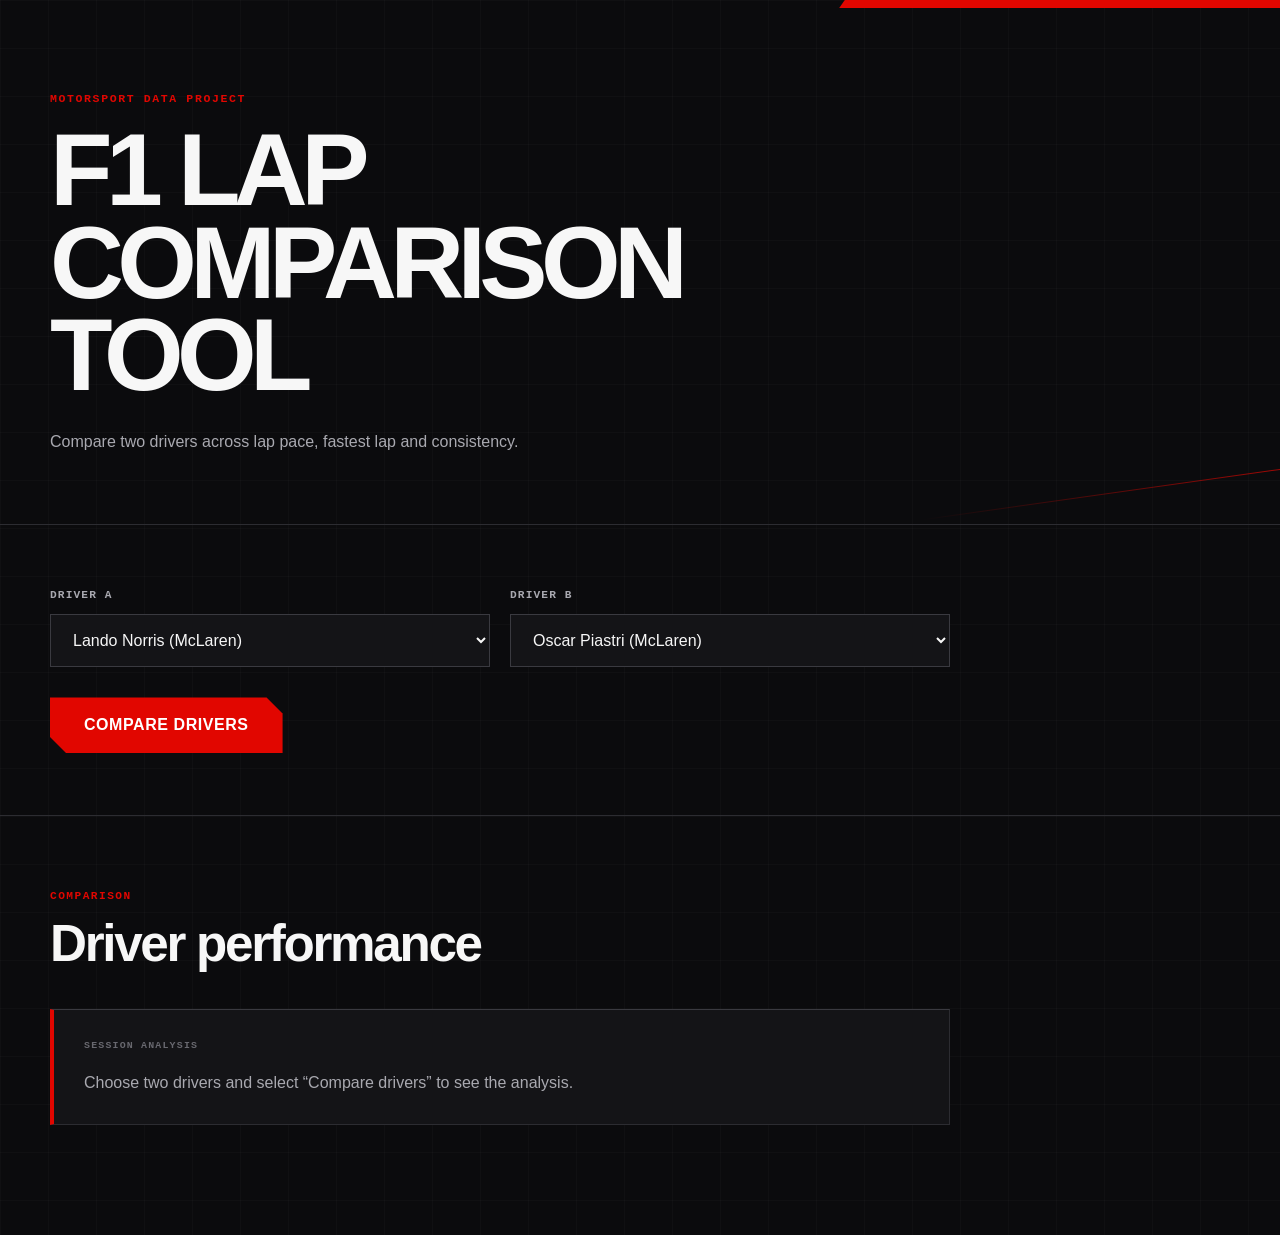
==== f1-lap-comparison/index.html @ 2efa4f37 "F1updates" ====
<!DOCTYPE html>
<html lang="en">
<head>
  <meta charset="UTF-8">

  <meta
    name="viewport"
    content="width=device-width, initial-scale=1.0"
  >

  <meta
    name="description"
    content="An interactive Formula 1 lap comparison tool built by Prinel Pillay using HTML, CSS and JavaScript."
  >

  <title>F1 Lap Comparison Tool | Prinel Pillay</title>

  <link rel="stylesheet" href="css/styles.css">
</head>

<body>

  <header class="site-header">
    <div class="container">

      <p class="eyebrow">
        Motorsport Data Project
      </p>

      <h1>
        F1 Lap Comparison Tool
      </h1>

      <p class="intro">
        Compare two drivers across lap pace, fastest lap and consistency.
      </p>

    </div>
  </header>

  <main>

    <section class="comparison-controls">
      <div class="container">

        <div class="control-group">

          <!-- DRIVER A -->
          <div>
            <label for="driver-a">
              Driver A
            </label>

            <select id="driver-a">
              <option value="NOR">Lando Norris (McLaren)</option>
              <option value="PIA">Oscar Piastri (McLaren)</option>

              <option value="RUS">George Russell (Mercedes)</option>
              <option value="ANT">Kimi Antonelli (Mercedes)</option>

              <option value="LEC">Charles Leclerc (Ferrari)</option>
              <option value="HAM">Lewis Hamilton (Ferrari)</option>

              <option value="VER">Max Verstappen (Red Bull Racing)</option>
              <option value="HAD">Isack Hadjar (Red Bull Racing)</option>

              <option value="LAW">Liam Lawson (Racing Bulls)</option>
              <option value="LIN">Arvid Lindblad (Racing Bulls)</option>

              <option value="GAS">Pierre Gasly (Alpine)</option>
              <option value="COL">Franco Colapinto (Alpine)</option>

              <option value="OCO">Esteban Ocon (Haas)</option>
              <option value="BEA">Oliver Bearman (Haas)</option>

              <option value="HUL">Nico Hulkenberg (Audi)</option>
              <option value="BOR">Gabriel Bortoleto (Audi)</option>

              <option value="SAI">Carlos Sainz (Williams)</option>
              <option value="ALB">Alexander Albon (Williams)</option>

              <option value="ALO">Fernando Alonso (Aston Martin)</option>
              <option value="STR">Lance Stroll (Aston Martin)</option>

              <option value="PER">Sergio Perez (Cadillac)</option>
              <option value="BOT">Valtteri Bottas (Cadillac)</option>
            </select>
          </div>


          <!-- DRIVER B -->
          <div>
            <label for="driver-b">
              Driver B
            </label>

            <select id="driver-b">
              <option value="PIA">Oscar Piastri (McLaren)</option>
              <option value="NOR">Lando Norris (McLaren)</option>

              <option value="RUS">George Russell (Mercedes)</option>
              <option value="ANT">Kimi Antonelli (Mercedes)</option>

              <option value="LEC">Charles Leclerc (Ferrari)</option>
              <option value="HAM">Lewis Hamilton (Ferrari)</option>

              <option value="VER">Max Verstappen (Red Bull Racing)</option>
              <option value="HAD">Isack Hadjar (Red Bull Racing)</option>

              <option value="LAW">Liam Lawson (Racing Bulls)</option>
              <option value="LIN">Arvid Lindblad (Racing Bulls)</option>

              <option value="GAS">Pierre Gasly (Alpine)</option>
              <option value="COL">Franco Colapinto (Alpine)</option>

              <option value="OCO">Esteban Ocon (Haas)</option>
              <option value="BEA">Oliver Bearman (Haas)</option>

              <option value="HUL">Nico Hulkenberg (Audi)</option>
              <option value="BOR">Gabriel Bortoleto (Audi)</option>

              <option value="SAI">Carlos Sainz (Williams)</option>
              <option value="ALB">Alexander Albon (Williams)</option>

              <option value="ALO">Fernando Alonso (Aston Martin)</option>
              <option value="STR">Lance Stroll (Aston Martin)</option>

              <option value="PER">Sergio Perez (Cadillac)</option>
              <option value="BOT">Valtteri Bottas (Cadillac)</option>
            </select>
          </div>

        </div>

        <button id="compare-button" type="button">
          Compare drivers
        </button>

      </div>
    </section>


    <section class="comparison-results">
      <div class="container">

        <p class="section-label">
          Comparison
        </p>

        <h2>
          Driver performance
        </h2>

        <div id="results">

          <p>
            Choose two drivers and select “Compare drivers” to see the analysis.
          </p>

        </div>

      </div>
    </section>

  </main>

  <script src="js/app.js"></script>

</body>
</html>
---- f1-lap-comparison/css/styles.css ----
:root {
  --bg: #0b0b0d;
  --surface: #141417;
  --surface-light: #1c1c20;

  --white: #f7f7f7;
  --text-soft: #a9a9b0;

  --red: #e10600;
  --red-dark: #b80500;

  --line: #2c2c31;
  --line-light: #3a3a40;

  --max-width: 1180px;
}

* {
  box-sizing: border-box;
}

html {
  scroll-behavior: smooth;
}

body {
  margin: 0;

  background:
    linear-gradient(
      rgba(255, 255, 255, 0.018) 1px,
      transparent 1px
    ),
    linear-gradient(
      90deg,
      rgba(255, 255, 255, 0.018) 1px,
      transparent 1px
    ),
    var(--bg);

  background-size: 48px 48px;

  color: var(--white);

  font-family:
    Inter,
    Arial,
    Helvetica,
    sans-serif;

  line-height: 1.6;
}

button,
select {
  font: inherit;
}

.container {
  width: min(100% - 48px, var(--max-width));
  margin-inline: auto;
}

/* ----------------------------------------------------------
   HEADER
---------------------------------------------------------- */

.site-header {
  position: relative;

  overflow: hidden;

  padding: 90px 0 70px;

  border-bottom: 1px solid var(--line);
}

.site-header::before {
  content: "";

  position: absolute;
  top: 0;
  right: -100px;

  width: 42%;
  height: 8px;

  background: var(--red);

  transform: skewX(-35deg);
}

.site-header::after {
  content: "";

  position: absolute;
  right: -160px;
  bottom: 40px;

  width: 520px;
  height: 1px;

  background: linear-gradient(
    90deg,
    transparent,
    var(--red)
  );

  transform: rotate(-8deg);
}

.eyebrow {
  margin: 0 0 16px;

  color: var(--red);

  font-family: "Courier New", monospace;
  font-size: 0.72rem;
  font-weight: 700;

  letter-spacing: 0.14em;
  text-transform: uppercase;
}

.site-header h1 {
  max-width: 850px;

  margin: 0;

  font-size: clamp(3rem, 8vw, 6.8rem);
  font-weight: 800;

  line-height: 0.9;
  letter-spacing: -0.065em;
  text-transform: uppercase;
}

.intro {
  max-width: 620px;

  margin: 28px 0 0;

  color: var(--text-soft);

  font-size: 1rem;
}

/* ----------------------------------------------------------
   CONTROLS
---------------------------------------------------------- */

.comparison-controls {
  padding: 62px 0;

  border-bottom: 1px solid var(--line);
}

.control-group {
  display: grid;
  grid-template-columns: repeat(2, minmax(0, 1fr));

  gap: 20px;

  max-width: 900px;
}

.control-group > div {
  display: flex;
  flex-direction: column;

  gap: 9px;
}

label {
  color: var(--text-soft);

  font-family: "Courier New", monospace;
  font-size: 0.7rem;
  font-weight: 700;

  letter-spacing: 0.1em;
  text-transform: uppercase;
}

select {
  width: 100%;

  padding: 16px 18px;

  border: 1px solid var(--line-light);
  border-radius: 0;

  background: var(--surface);
  color: var(--white);

  cursor: pointer;
}

select:hover {
  border-color: #5a5a61;
}

select:focus {
  outline: 2px solid var(--red);
  outline-offset: 2px;
}

#compare-button {
  position: relative;

  margin-top: 30px;

  padding: 15px 34px;

  border: 0;

  background: var(--red);
  color: #ffffff;

  font-weight: 800;

  letter-spacing: 0.035em;
  text-transform: uppercase;

  cursor: pointer;

  clip-path: polygon(
    0 0,
    calc(100% - 16px) 0,
    100% 16px,
    100% 100%,
    16px 100%,
    0 calc(100% - 16px)
  );

  transition:
    background 0.2s ease,
    transform 0.2s ease;
}

#compare-button:hover {
  background: var(--red-dark);
  transform: translateY(-2px);
}

#compare-button:active {
  transform: translateY(0);
}

#compare-button:focus-visible {
  outline: 3px solid #ffffff;
  outline-offset: 4px;
}

/* ----------------------------------------------------------
   RESULTS
---------------------------------------------------------- */

.comparison-results {
  padding: 72px 0 110px;
}

.section-label {
  margin: 0 0 12px;

  color: var(--red);

  font-family: "Courier New", monospace;
  font-size: 0.7rem;
  font-weight: 700;

  letter-spacing: 0.13em;
  text-transform: uppercase;
}

.comparison-results h2 {
  margin: 0;

  font-size: clamp(2rem, 4vw, 3.8rem);
  font-weight: 750;

  line-height: 1;
  letter-spacing: -0.045em;
}

#results {
  position: relative;

  max-width: 900px;

  margin-top: 40px;
  padding: 28px 30px;

  border-top: 1px solid var(--line-light);
  border-right: 1px solid var(--line);
  border-bottom: 1px solid var(--line);
  border-left: 4px solid var(--red);

  background: var(--surface);
}

#results::before {
  content: "SESSION ANALYSIS";

  display: block;

  margin-bottom: 16px;

  color: #68686f;

  font-family: "Courier New", monospace;
  font-size: 0.62rem;
  font-weight: 700;

  letter-spacing: 0.12em;
}

#results p {
  margin: 0;

  color: var(--text-soft);
}

#results strong {
  color: var(--white);
}

/* ----------------------------------------------------------
   MOBILE
---------------------------------------------------------- */

@media (max-width: 700px) {
  .container {
    width: min(100% - 28px, var(--max-width));
  }

  .site-header {
    padding: 64px 0 50px;
  }

  .site-header::after {
    display: none;
  }

  .site-header h1 {
    font-size: clamp(2.8rem, 15vw, 4.8rem);
  }

  .control-group {
    grid-template-columns: 1fr;
  }

  .comparison-controls {
    padding: 46px 0;
  }

  #compare-button {
    width: 100%;
  }

  .comparison-results {
    padding: 54px 0 80px;
  }

  #results {
    padding: 24px 20px;
  }
}
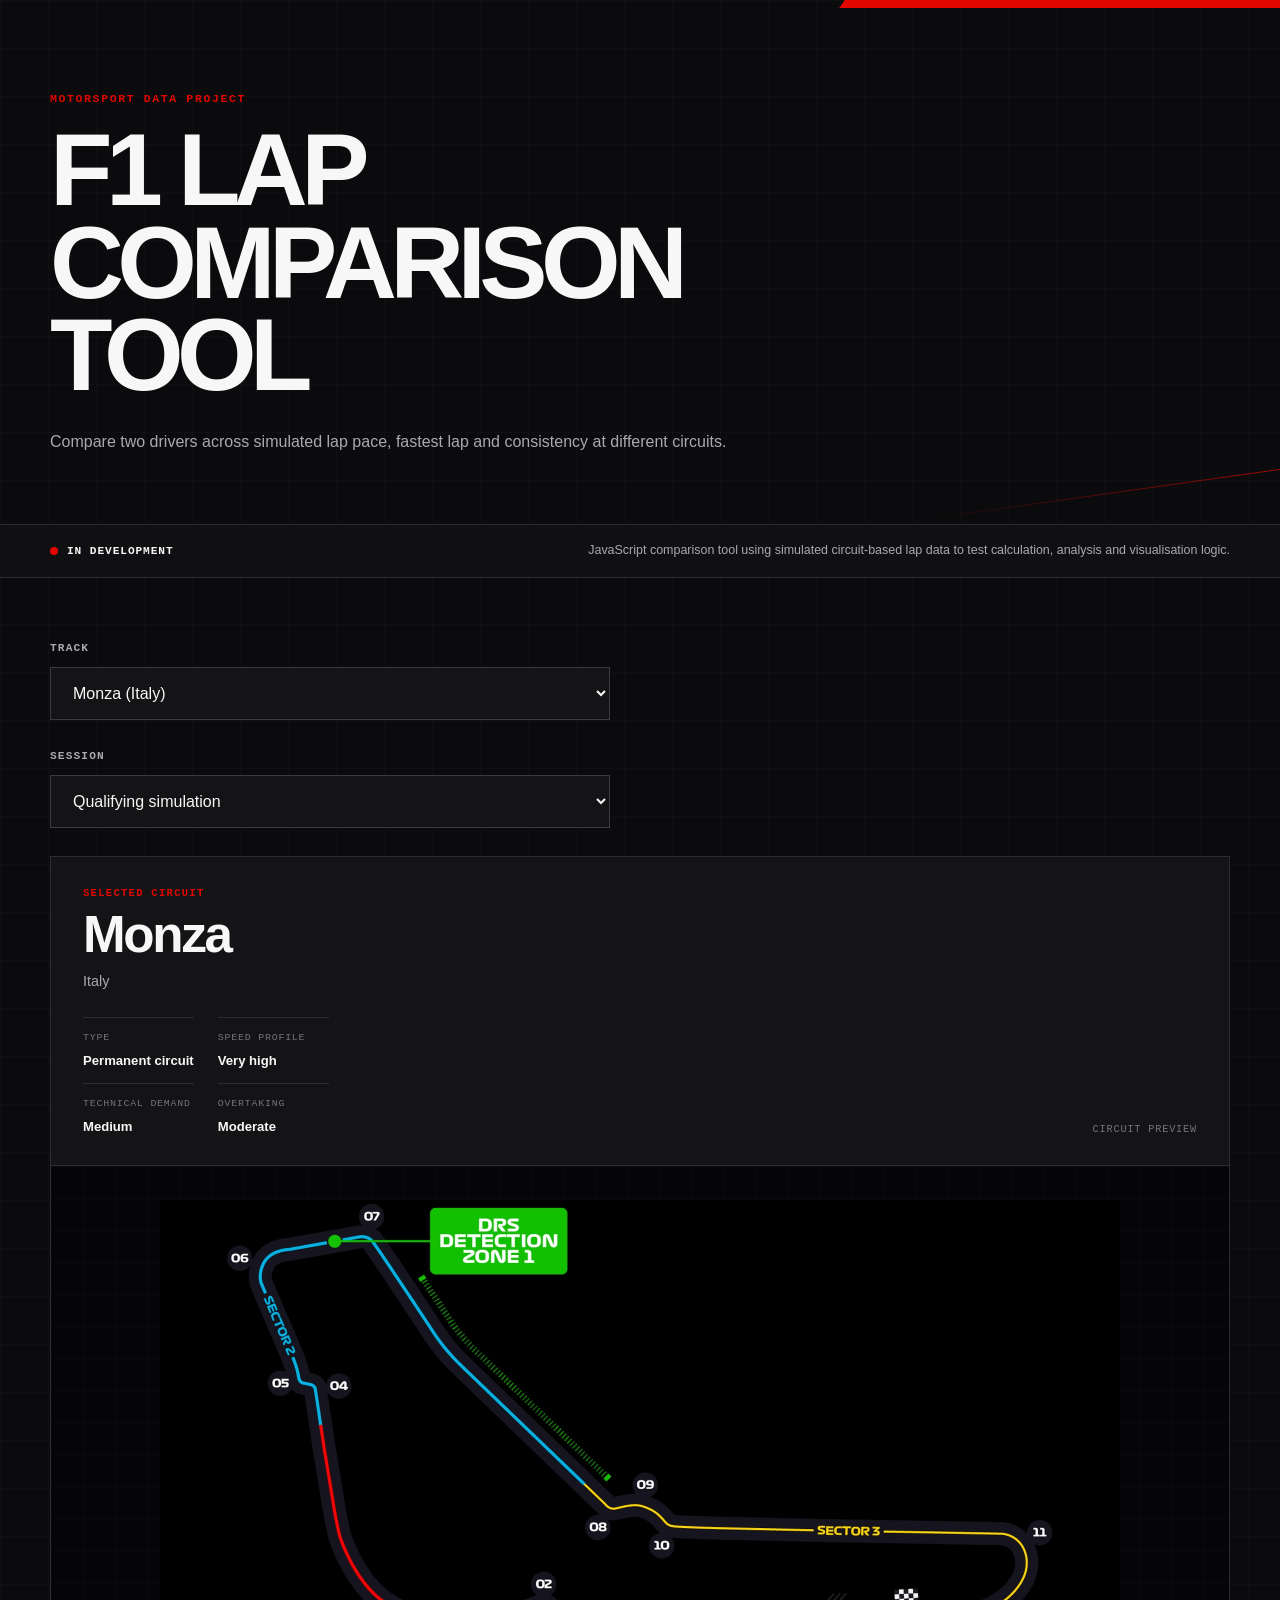
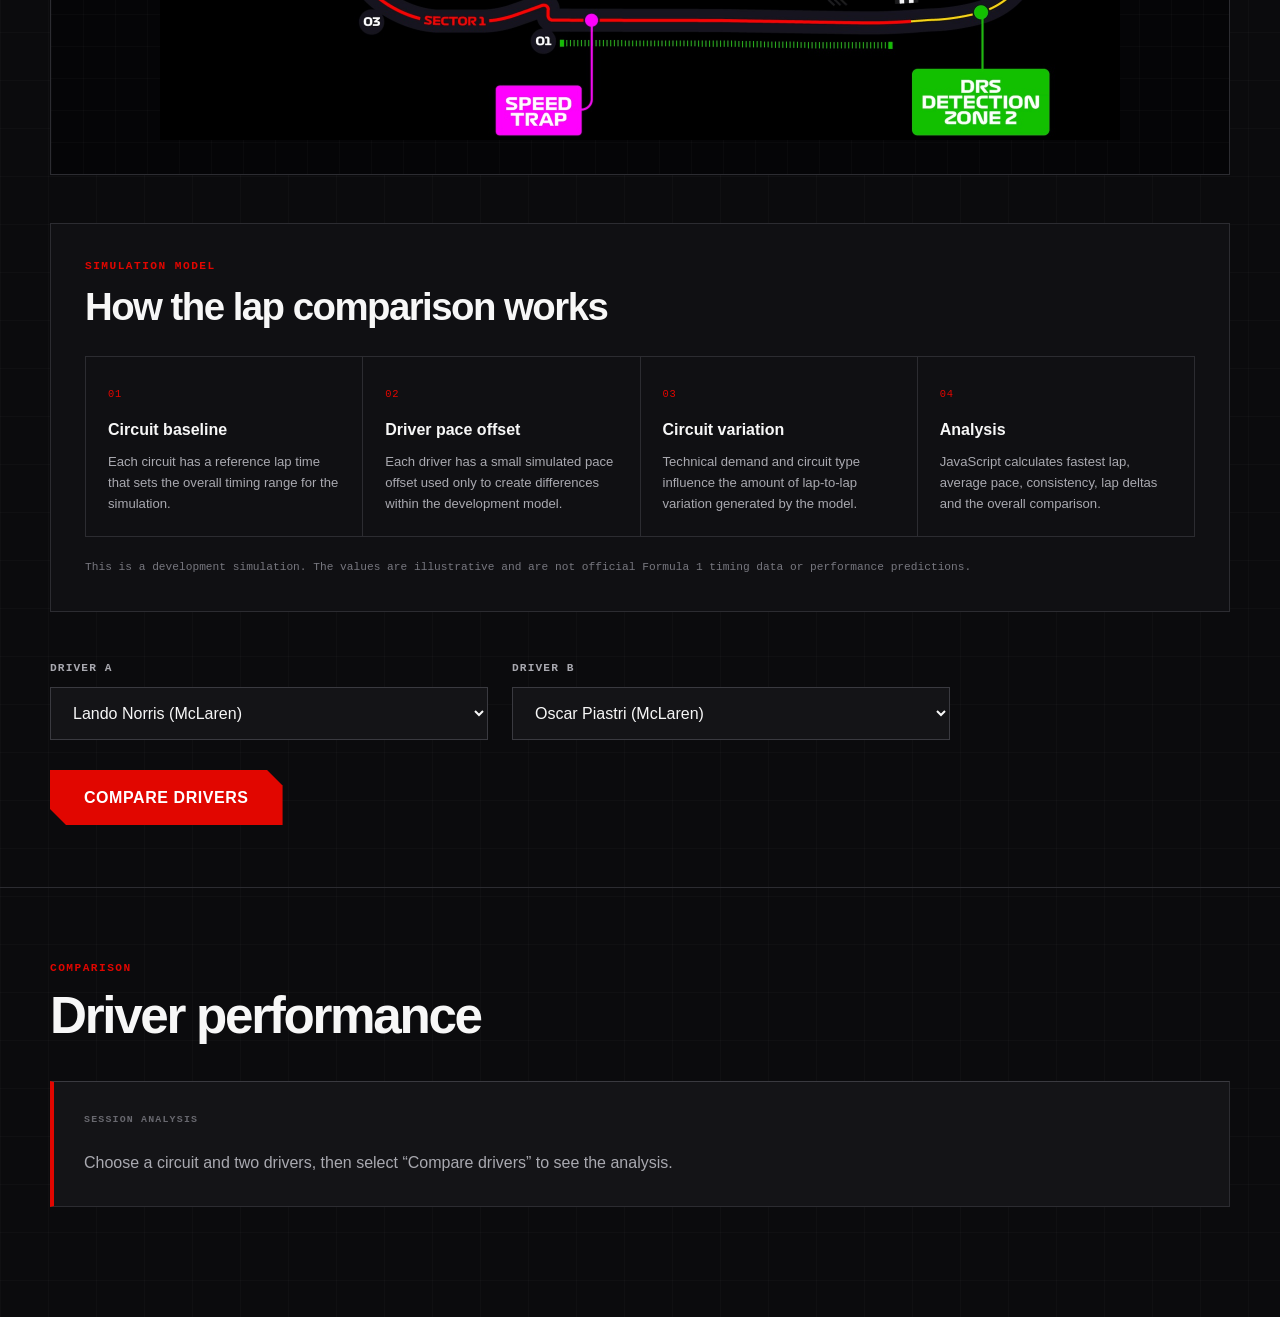
==== commit beb9d9ed: "F1 lap update" ====
--- a/f1-lap-comparison/index.html
+++ b/f1-lap-comparison/index.html
@@ -1,5 +1,6 @@
 <!DOCTYPE html>
 <html lang="en">
+
 <head>
   <meta charset="UTF-8">
 
@@ -13,14 +14,25 @@
     content="An interactive Formula 1 lap comparison tool built by Prinel Pillay using HTML, CSS and JavaScript."
   >
 
-  <title>F1 Lap Comparison Tool | Prinel Pillay</title>
-
-  <link rel="stylesheet" href="css/styles.css">
+  <title>
+    F1 Lap Comparison Tool | Prinel Pillay
+  </title>
+
+  <link
+    rel="stylesheet"
+    href="css/styles.css"
+  >
 </head>
 
+
 <body>
 
+  <!-- ======================================================
+       PROJECT HEADER
+  ======================================================= -->
+
   <header class="site-header">
+
     <div class="container">
 
       <p class="eyebrow">
@@ -32,115 +44,525 @@
       </h1>
 
       <p class="intro">
-        Compare two drivers across lap pace, fastest lap and consistency.
+        Compare two drivers across simulated lap pace,
+        fastest lap and consistency at different circuits.
       </p>
 
     </div>
+
   </header>
 
+
+  <!-- ======================================================
+       DEVELOPMENT STATUS
+  ======================================================= -->
+
+  <section
+    class="project-status-bar"
+    aria-label="Project development status"
+  >
+
+    <div class="container status-bar-content">
+
+      <div>
+
+        <span
+          class="status-indicator"
+          aria-hidden="true"
+        ></span>
+
+        <strong>
+          In development
+        </strong>
+
+      </div>
+
+      <p>
+        JavaScript comparison tool using simulated circuit-based
+        lap data to test calculation, analysis and visualisation logic.
+      </p>
+
+    </div>
+
+  </section>
+
+
   <main>
 
+    <!-- ====================================================
+         COMPARISON CONTROLS
+    ===================================================== -->
+
     <section class="comparison-controls">
+
       <div class="container">
 
+
+        <!-- ================================================
+             TRACK SELECTOR
+        ================================================= -->
+
+        <div class="track-control">
+
+          <label for="track">
+            Track
+          </label>
+
+          <select id="track">
+
+            <option value="monza">
+              Monza (Italy)
+            </option>
+
+            <option value="silverstone">
+              Silverstone (United Kingdom)
+            </option>
+
+            <option value="spa">
+              Spa-Francorchamps (Belgium)
+            </option>
+
+            <option value="suzuka">
+              Suzuka (Japan)
+            </option>
+
+            <option value="monaco">
+              Monaco (Monaco)
+            </option>
+
+          </select>
+
+        </div>
+
+        <div class="session-control">
+
+  <label for="session">
+    Session
+  </label>
+
+  <select id="session">
+
+    <option value="qualifying">
+      Qualifying simulation
+    </option>
+
+    <option value="race">
+      Race pace simulation
+    </option>
+
+    <option value="practice">
+      Practice simulation
+    </option>
+
+  </select>
+
+</div>
+
+
+        <!-- ================================================
+             SELECTED CIRCUIT DISPLAY
+        ================================================= -->
+
+        <div class="track-display">
+
+          <div class="track-map-panel">
+
+
+            <!-- CIRCUIT INFORMATION -->
+
+            <div class="track-map-header">
+
+              <div>
+
+                <p class="track-map-label">
+                  Selected circuit
+                </p>
+
+                <h2 id="track-name">
+                  Monza
+                </h2>
+
+                <p id="track-country">
+                  Italy
+                </p>
+                <div class="track-characteristics">
+
+  <div>
+    <span>Type</span>
+    <strong id="track-type">
+      Permanent circuit
+    </strong>
+  </div>
+
+  <div>
+    <span>Speed profile</span>
+    <strong id="track-speed">
+      Very high
+    </strong>
+  </div>
+
+  <div>
+    <span>Technical demand</span>
+    <strong id="track-technical">
+      Medium
+    </strong>
+  </div>
+
+  <div>
+    <span>Overtaking</span>
+    <strong id="track-overtaking">
+      Moderate
+    </strong>
+  </div>
+
+</div>
+
+              </div>
+
+
+              <span class="track-map-status">
+                Circuit preview
+              </span>
+
+            </div>
+
+
+            <!-- CIRCUIT IMAGE -->
+
+            <div class="track-map-wrapper">
+
+              <img
+                id="track-image"
+                src="assets/tracks/monza.jpg"
+                alt="Monza circuit layout"
+              >
+
+            </div>
+
+          </div>
+
+        </div>
+
+        <section class="simulation-info">
+
+  <div class="simulation-info-header">
+
+    <p class="section-label">
+      Simulation model
+    </p>
+
+    <h2>
+      How the lap comparison works
+    </h2>
+
+  </div>
+
+
+  <div class="simulation-info-grid">
+
+    <div>
+      <span>01</span>
+
+      <h3>
+        Circuit baseline
+      </h3>
+
+      <p>
+        Each circuit has a reference lap time that sets the
+        overall timing range for the simulation.
+      </p>
+    </div>
+
+
+    <div>
+      <span>02</span>
+
+      <h3>
+        Driver pace offset
+      </h3>
+
+      <p>
+        Each driver has a small simulated pace offset used only
+        to create differences within the development model.
+      </p>
+    </div>
+
+
+    <div>
+      <span>03</span>
+
+      <h3>
+        Circuit variation
+      </h3>
+
+      <p>
+        Technical demand and circuit type influence the amount
+        of lap-to-lap variation generated by the model.
+      </p>
+    </div>
+
+
+    <div>
+      <span>04</span>
+
+      <h3>
+        Analysis
+      </h3>
+
+      <p>
+        JavaScript calculates fastest lap, average pace,
+        consistency, lap deltas and the overall comparison.
+      </p>
+    </div>
+
+  </div>
+
+
+  <p class="simulation-disclaimer">
+    This is a development simulation. The values are illustrative
+    and are not official Formula 1 timing data or performance predictions.
+  </p>
+
+</section>
+
+
+        <!-- ================================================
+             DRIVER SELECTION
+        ================================================= -->
+
         <div class="control-group">
 
+
           <!-- DRIVER A -->
+
           <div>
+
             <label for="driver-a">
               Driver A
             </label>
 
             <select id="driver-a">
-              <option value="NOR">Lando Norris (McLaren)</option>
-              <option value="PIA">Oscar Piastri (McLaren)</option>
-
-              <option value="RUS">George Russell (Mercedes)</option>
-              <option value="ANT">Kimi Antonelli (Mercedes)</option>
-
-              <option value="LEC">Charles Leclerc (Ferrari)</option>
-              <option value="HAM">Lewis Hamilton (Ferrari)</option>
-
-              <option value="VER">Max Verstappen (Red Bull Racing)</option>
-              <option value="HAD">Isack Hadjar (Red Bull Racing)</option>
-
-              <option value="LAW">Liam Lawson (Racing Bulls)</option>
-              <option value="LIN">Arvid Lindblad (Racing Bulls)</option>
-
-              <option value="GAS">Pierre Gasly (Alpine)</option>
-              <option value="COL">Franco Colapinto (Alpine)</option>
-
-              <option value="OCO">Esteban Ocon (Haas)</option>
-              <option value="BEA">Oliver Bearman (Haas)</option>
-
-              <option value="HUL">Nico Hulkenberg (Audi)</option>
-              <option value="BOR">Gabriel Bortoleto (Audi)</option>
-
-              <option value="SAI">Carlos Sainz (Williams)</option>
-              <option value="ALB">Alexander Albon (Williams)</option>
-
-              <option value="ALO">Fernando Alonso (Aston Martin)</option>
-              <option value="STR">Lance Stroll (Aston Martin)</option>
-
-              <option value="PER">Sergio Perez (Cadillac)</option>
-              <option value="BOT">Valtteri Bottas (Cadillac)</option>
+
+              <option value="NOR">
+                Lando Norris (McLaren)
+              </option>
+
+              <option value="PIA">
+                Oscar Piastri (McLaren)
+              </option>
+
+              <option value="RUS">
+                George Russell (Mercedes)
+              </option>
+
+              <option value="ANT">
+                Kimi Antonelli (Mercedes)
+              </option>
+
+              <option value="LEC">
+                Charles Leclerc (Ferrari)
+              </option>
+
+              <option value="HAM">
+                Lewis Hamilton (Ferrari)
+              </option>
+
+              <option value="VER">
+                Max Verstappen (Red Bull Racing)
+              </option>
+
+              <option value="HAD">
+                Isack Hadjar (Red Bull Racing)
+              </option>
+
+              <option value="LAW">
+                Liam Lawson (Racing Bulls)
+              </option>
+
+              <option value="LIN">
+                Arvid Lindblad (Racing Bulls)
+              </option>
+
+              <option value="GAS">
+                Pierre Gasly (Alpine)
+              </option>
+
+              <option value="COL">
+                Franco Colapinto (Alpine)
+              </option>
+
+              <option value="OCO">
+                Esteban Ocon (Haas)
+              </option>
+
+              <option value="BEA">
+                Oliver Bearman (Haas)
+              </option>
+
+              <option value="HUL">
+                Nico Hulkenberg (Audi)
+              </option>
+
+              <option value="BOR">
+                Gabriel Bortoleto (Audi)
+              </option>
+
+              <option value="SAI">
+                Carlos Sainz (Williams)
+              </option>
+
+              <option value="ALB">
+                Alexander Albon (Williams)
+              </option>
+
+              <option value="ALO">
+                Fernando Alonso (Aston Martin)
+              </option>
+
+              <option value="STR">
+                Lance Stroll (Aston Martin)
+              </option>
+
+              <option value="PER">
+                Sergio Perez (Cadillac)
+              </option>
+
+              <option value="BOT">
+                Valtteri Bottas (Cadillac)
+              </option>
+
             </select>
+
           </div>
 
 
           <!-- DRIVER B -->
+
           <div>
+
             <label for="driver-b">
               Driver B
             </label>
 
             <select id="driver-b">
-              <option value="PIA">Oscar Piastri (McLaren)</option>
-              <option value="NOR">Lando Norris (McLaren)</option>
-
-              <option value="RUS">George Russell (Mercedes)</option>
-              <option value="ANT">Kimi Antonelli (Mercedes)</option>
-
-              <option value="LEC">Charles Leclerc (Ferrari)</option>
-              <option value="HAM">Lewis Hamilton (Ferrari)</option>
-
-              <option value="VER">Max Verstappen (Red Bull Racing)</option>
-              <option value="HAD">Isack Hadjar (Red Bull Racing)</option>
-
-              <option value="LAW">Liam Lawson (Racing Bulls)</option>
-              <option value="LIN">Arvid Lindblad (Racing Bulls)</option>
-
-              <option value="GAS">Pierre Gasly (Alpine)</option>
-              <option value="COL">Franco Colapinto (Alpine)</option>
-
-              <option value="OCO">Esteban Ocon (Haas)</option>
-              <option value="BEA">Oliver Bearman (Haas)</option>
-
-              <option value="HUL">Nico Hulkenberg (Audi)</option>
-              <option value="BOR">Gabriel Bortoleto (Audi)</option>
-
-              <option value="SAI">Carlos Sainz (Williams)</option>
-              <option value="ALB">Alexander Albon (Williams)</option>
-
-              <option value="ALO">Fernando Alonso (Aston Martin)</option>
-              <option value="STR">Lance Stroll (Aston Martin)</option>
-
-              <option value="PER">Sergio Perez (Cadillac)</option>
-              <option value="BOT">Valtteri Bottas (Cadillac)</option>
+
+              <option value="PIA">
+                Oscar Piastri (McLaren)
+              </option>
+
+              <option value="NOR">
+                Lando Norris (McLaren)
+              </option>
+
+              <option value="RUS">
+                George Russell (Mercedes)
+              </option>
+
+              <option value="ANT">
+                Kimi Antonelli (Mercedes)
+              </option>
+
+              <option value="LEC">
+                Charles Leclerc (Ferrari)
+              </option>
+
+              <option value="HAM">
+                Lewis Hamilton (Ferrari)
+              </option>
+
+              <option value="VER">
+                Max Verstappen (Red Bull Racing)
+              </option>
+
+              <option value="HAD">
+                Isack Hadjar (Red Bull Racing)
+              </option>
+
+              <option value="LAW">
+                Liam Lawson (Racing Bulls)
+              </option>
+
+              <option value="LIN">
+                Arvid Lindblad (Racing Bulls)
+              </option>
+
+              <option value="GAS">
+                Pierre Gasly (Alpine)
+              </option>
+
+              <option value="COL">
+                Franco Colapinto (Alpine)
+              </option>
+
+              <option value="OCO">
+                Esteban Ocon (Haas)
+              </option>
+
+              <option value="BEA">
+                Oliver Bearman (Haas)
+              </option>
+
+              <option value="HUL">
+                Nico Hulkenberg (Audi)
+              </option>
+
+              <option value="BOR">
+                Gabriel Bortoleto (Audi)
+              </option>
+
+              <option value="SAI">
+                Carlos Sainz (Williams)
+              </option>
+
+              <option value="ALB">
+                Alexander Albon (Williams)
+              </option>
+
+              <option value="ALO">
+                Fernando Alonso (Aston Martin)
+              </option>
+
+              <option value="STR">
+                Lance Stroll (Aston Martin)
+              </option>
+
+              <option value="PER">
+                Sergio Perez (Cadillac)
+              </option>
+
+              <option value="BOT">
+                Valtteri Bottas (Cadillac)
+              </option>
+
             </select>
+
           </div>
 
         </div>
 
-        <button id="compare-button" type="button">
+
+        <!-- ================================================
+             COMPARE BUTTON
+        ================================================= -->
+
+        <button
+          id="compare-button"
+          type="button"
+        >
           Compare drivers
         </button>
 
       </div>
+
     </section>
 
 
+    <!-- ====================================================
+         COMPARISON RESULTS
+    ===================================================== -->
+
     <section class="comparison-results">
+
       <div class="container">
 
         <p class="section-label">
@@ -151,20 +573,29 @@
           Driver performance
         </h2>
 
+
         <div id="results">
 
           <p>
-            Choose two drivers and select “Compare drivers” to see the analysis.
+            Choose a circuit and two drivers, then select
+            “Compare drivers” to see the analysis.
           </p>
 
         </div>
 
       </div>
+
     </section>
 
   </main>
 
+
+  <!-- ======================================================
+       JAVASCRIPT
+  ======================================================= -->
+
   <script src="js/app.js"></script>
 
 </body>
+
 </html>
--- a/f1-lap-comparison/css/styles.css
+++ b/f1-lap-comparison/css/styles.css
@@ -1,3 +1,13 @@
+/* ==========================================================
+   F1 LAP COMPARISON TOOL
+   Prinel Pillay
+========================================================== */
+
+
+/* ----------------------------------------------------------
+   VARIABLES
+---------------------------------------------------------- */
+
 :root {
   --bg: #0b0b0d;
   --surface: #141417;
@@ -14,6 +24,11 @@
 
   --max-width: 1180px;
 }
+
+
+/* ----------------------------------------------------------
+   RESET
+---------------------------------------------------------- */
 
 * {
   box-sizing: border-box;
@@ -56,10 +71,15 @@
   font: inherit;
 }
 
+img {
+  max-width: 100%;
+}
+
 .container {
   width: min(100% - 48px, var(--max-width));
   margin-inline: auto;
 }
+
 
 /* ----------------------------------------------------------
    HEADER
@@ -123,7 +143,7 @@
 }
 
 .site-header h1 {
-  max-width: 850px;
+  max-width: 900px;
 
   margin: 0;
 
@@ -136,7 +156,7 @@
 }
 
 .intro {
-  max-width: 620px;
+  max-width: 680px;
 
   margin: 28px 0 0;
 
@@ -145,8 +165,63 @@
   font-size: 1rem;
 }
 
-/* ----------------------------------------------------------
-   CONTROLS
+
+/* ----------------------------------------------------------
+   PROJECT STATUS
+---------------------------------------------------------- */
+
+.project-status-bar {
+  border-bottom: 1px solid var(--line);
+
+  background: #101013;
+}
+
+.status-bar-content {
+  display: flex;
+  justify-content: space-between;
+  align-items: center;
+  gap: 30px;
+
+  padding-top: 16px;
+  padding-bottom: 16px;
+}
+
+.status-bar-content > div {
+  display: flex;
+  align-items: center;
+  gap: 9px;
+
+  flex-shrink: 0;
+}
+
+.status-indicator {
+  width: 8px;
+  height: 8px;
+
+  border-radius: 50%;
+
+  background: var(--red);
+}
+
+.status-bar-content strong {
+  font-family: "Courier New", monospace;
+  font-size: 0.7rem;
+
+  letter-spacing: 0.08em;
+  text-transform: uppercase;
+}
+
+.status-bar-content p {
+  margin: 0;
+
+  color: var(--text-soft);
+
+  font-size: 0.78rem;
+}
+
+
+/* ----------------------------------------------------------
+   COMPARISON CONTROLS
 ---------------------------------------------------------- */
 
 .comparison-controls {
@@ -154,12 +229,198 @@
 
   border-bottom: 1px solid var(--line);
 }
+
+label {
+  color: var(--text-soft);
+
+  font-family: "Courier New", monospace;
+  font-size: 0.7rem;
+  font-weight: 700;
+
+  letter-spacing: 0.1em;
+  text-transform: uppercase;
+}
+
+select {
+  width: 100%;
+
+  padding: 16px 18px;
+
+  border: 1px solid var(--line-light);
+  border-radius: 0;
+
+  background: var(--surface);
+  color: var(--white);
+
+  cursor: pointer;
+}
+
+select:hover {
+  border-color: #5a5a61;
+}
+
+select:focus {
+  outline: 2px solid var(--red);
+  outline-offset: 2px;
+}
+
+
+/* ----------------------------------------------------------
+   TRACK SELECTOR
+---------------------------------------------------------- */
+
+.track-control {
+  display: flex;
+  flex-direction: column;
+  gap: 9px;
+
+  width: 100%;
+  max-width: 560px;
+
+  margin-bottom: 28px;
+}
+
+
+/* ----------------------------------------------------------
+   SELECTED CIRCUIT
+---------------------------------------------------------- */
+
+.track-display {
+  width: 100%;
+
+  margin: 0 0 48px;
+}
+
+.track-map-panel {
+  overflow: hidden;
+
+  width: 100%;
+
+  border: 1px solid var(--line);
+
+  background: var(--surface);
+}
+
+
+/* Circuit heading */
+
+.track-map-header {
+  display: flex;
+  justify-content: space-between;
+  align-items: flex-end;
+  gap: 30px;
+
+  padding: 28px 32px;
+
+  border-bottom: 1px solid var(--line);
+}
+
+.track-map-header > div {
+  min-width: 0;
+}
+
+.track-map-label {
+  margin: 0 0 8px;
+
+  color: var(--red);
+
+  font-family: "Courier New", monospace;
+  font-size: 0.66rem;
+  font-weight: 700;
+
+  letter-spacing: 0.12em;
+  text-transform: uppercase;
+}
+
+.track-map-header h2 {
+  max-width: 820px;
+
+  margin: 0;
+
+  color: var(--white);
+
+  font-size: clamp(2rem, 4vw, 4rem);
+  font-weight: 750;
+
+  line-height: 0.98;
+  letter-spacing: -0.045em;
+
+  word-break: normal;
+  overflow-wrap: normal;
+}
+
+#track-country {
+  margin: 10px 0 0;
+
+  color: var(--text-soft);
+
+  font-size: 0.9rem;
+}
+
+.track-map-status {
+  flex-shrink: 0;
+
+  color: #73737b;
+
+  font-family: "Courier New", monospace;
+  font-size: 0.64rem;
+
+  letter-spacing: 0.08em;
+  text-transform: uppercase;
+}
+
+
+/* Circuit image area */
+
+.track-map-wrapper {
+  display: flex;
+  align-items: center;
+  justify-content: center;
+
+  width: 100%;
+  min-height: 440px;
+
+  padding: 34px;
+
+  overflow: hidden;
+
+  background:
+    linear-gradient(
+      rgba(255, 255, 255, 0.018) 1px,
+      transparent 1px
+    ),
+    linear-gradient(
+      90deg,
+      rgba(255, 255, 255, 0.018) 1px,
+      transparent 1px
+    ),
+    #050507;
+
+  background-size: 32px 32px;
+}
+
+#track-image {
+  display: block;
+
+  width: 100%;
+  max-width: 1040px;
+  max-height: 540px;
+
+  object-fit: contain;
+
+  margin: 0 auto;
+}
+
+
+/* ----------------------------------------------------------
+   DRIVER SELECTORS
+---------------------------------------------------------- */
 
 .control-group {
   display: grid;
   grid-template-columns: repeat(2, minmax(0, 1fr));
 
-  gap: 20px;
+  gap: 24px;
 
   max-width: 900px;
 }
@@ -171,39 +432,10 @@
   gap: 9px;
 }
 
-label {
-  color: var(--text-soft);
-
-  font-family: "Courier New", monospace;
-  font-size: 0.7rem;
-  font-weight: 700;
-
-  letter-spacing: 0.1em;
-  text-transform: uppercase;
-}
-
-select {
-  width: 100%;
-
-  padding: 16px 18px;
-
-  border: 1px solid var(--line-light);
-  border-radius: 0;
-
-  background: var(--surface);
-  color: var(--white);
-
-  cursor: pointer;
-}
-
-select:hover {
-  border-color: #5a5a61;
-}
-
-select:focus {
-  outline: 2px solid var(--red);
-  outline-offset: 2px;
-}
+
+/* ----------------------------------------------------------
+   COMPARE BUTTON
+---------------------------------------------------------- */
 
 #compare-button {
   position: relative;
@@ -240,6 +472,7 @@
 
 #compare-button:hover {
   background: var(--red-dark);
+
   transform: translateY(-2px);
 }
 
@@ -249,11 +482,13 @@
 
 #compare-button:focus-visible {
   outline: 3px solid #ffffff;
+
   outline-offset: 4px;
 }
 
-/* ----------------------------------------------------------
-   RESULTS
+
+/* ----------------------------------------------------------
+   RESULTS SECTION
 ---------------------------------------------------------- */
 
 .comparison-results {
@@ -273,7 +508,7 @@
   text-transform: uppercase;
 }
 
-.comparison-results h2 {
+.comparison-results > .container > h2 {
   margin: 0;
 
   font-size: clamp(2rem, 4vw, 3.8rem);
@@ -286,10 +521,10 @@
 #results {
   position: relative;
 
-  max-width: 900px;
+  width: 100%;
 
   margin-top: 40px;
-  padding: 28px 30px;
+  padding: 30px;
 
   border-top: 1px solid var(--line-light);
   border-right: 1px solid var(--line);
@@ -304,7 +539,7 @@
 
   display: block;
 
-  margin-bottom: 16px;
+  margin-bottom: 22px;
 
   color: #68686f;
 
@@ -315,7 +550,7 @@
   letter-spacing: 0.12em;
 }
 
-#results p {
+#results > p {
   margin: 0;
 
   color: var(--text-soft);
@@ -325,44 +560,1250 @@
   color: var(--white);
 }
 
-/* ----------------------------------------------------------
+
+/* ----------------------------------------------------------
+   DRIVER RESULTS
+---------------------------------------------------------- */
+
+.driver-results {
+  display: grid;
+  grid-template-columns: repeat(2, minmax(0, 1fr));
+
+  gap: 24px;
+
+  margin-bottom: 36px;
+}
+
+.driver-result {
+  padding: 28px;
+
+  border: 1px solid var(--line);
+
+  background: var(--surface-light);
+}
+
+.driver-result-label,
+.analysis-label {
+  margin: 0 0 10px;
+
+  color: var(--red);
+
+  font-family: "Courier New", monospace;
+  font-size: 0.68rem;
+  font-weight: 700;
+
+  letter-spacing: 0.12em;
+  text-transform: uppercase;
+}
+
+.driver-result h3 {
+  margin: 0;
+
+  font-size: clamp(1.6rem, 3vw, 2.4rem);
+
+  line-height: 1;
+  letter-spacing: -0.035em;
+}
+
+.driver-team {
+  margin: 10px 0 24px;
+
+  color: var(--text-soft);
+}
+
+.driver-stats {
+  margin: 0;
+}
+
+.driver-stats div {
+  display: flex;
+  justify-content: space-between;
+  gap: 20px;
+
+  padding: 12px 0;
+
+  border-top: 1px solid var(--line);
+}
+
+.driver-stats dt {
+  color: var(--text-soft);
+
+  font-size: 0.85rem;
+}
+
+.driver-stats dd {
+  margin: 0;
+
+  color: var(--white);
+
+  font-family: "Courier New", monospace;
+  font-weight: 700;
+}
+
+
+/* ----------------------------------------------------------
+   COMPARISON ANALYSIS
+---------------------------------------------------------- */
+
+.comparison-analysis {
+  margin-top: 12px;
+
+  border-top: 1px solid var(--line-light);
+}
+
+.comparison-analysis > .analysis-label {
+  margin-top: 28px;
+}
+
+.analysis-row {
+  display: grid;
+  grid-template-columns: 150px 1fr auto;
+  align-items: center;
+  gap: 20px;
+
+  padding: 16px 0;
+
+  border-bottom: 1px solid var(--line);
+}
+
+.analysis-row > span:first-child {
+  color: var(--text-soft);
+
+  font-size: 0.82rem;
+
+  text-transform: uppercase;
+}
+
+.analysis-row strong {
+  color: var(--white);
+
+  font-size: 1rem;
+}
+
+.analysis-row > span:last-child {
+  color: var(--text-soft);
+
+  font-family: "Courier New", monospace;
+  font-size: 0.78rem;
+}
+
+
+/* ----------------------------------------------------------
+   OVERALL RESULT
+---------------------------------------------------------- */
+
+.overall-result {
+  margin-top: 30px;
+  padding: 26px 28px;
+
+  border-left: 4px solid var(--red);
+
+  background: #101013;
+}
+
+.overall-result p {
+  margin: 0 0 8px;
+
+  color: var(--red);
+
+  font-family: "Courier New", monospace;
+  font-size: 0.68rem;
+  font-weight: 700;
+
+  letter-spacing: 0.1em;
+  text-transform: uppercase;
+}
+
+.overall-result h3 {
+  margin: 0;
+
+  color: var(--white);
+
+  font-size: clamp(1.4rem, 3vw, 2rem);
+
+  line-height: 1.2;
+}
+
+
+/* ----------------------------------------------------------
+   LAP-BY-LAP PACE CHART
+---------------------------------------------------------- */
+
+.lap-chart-section {
+  margin-top: 48px;
+  padding-top: 34px;
+
+  border-top: 1px solid var(--line);
+}
+
+.lap-chart-heading {
+  display: flex;
+  justify-content: space-between;
+  align-items: flex-end;
+  gap: 30px;
+
+  margin-bottom: 28px;
+}
+
+.lap-chart-heading h3 {
+  margin: 0;
+
+  font-size: clamp(1.5rem, 3vw, 2.2rem);
+
+  line-height: 1;
+}
+
+.chart-legend {
+  display: flex;
+  flex-wrap: wrap;
+  gap: 20px;
+}
+
+.chart-legend span {
+  display: flex;
+  align-items: center;
+  gap: 8px;
+
+  color: var(--text-soft);
+
+  font-family: "Courier New", monospace;
+  font-size: 0.72rem;
+}
+
+.legend-line {
+  display: inline-block;
+
+  width: 24px;
+  height: 3px;
+}
+
+.driver-a-line {
+  background: var(--red);
+}
+
+.driver-b-line {
+  background: var(--white);
+}
+
+.lap-chart-wrapper {
+  overflow-x: auto;
+
+  padding: 20px;
+
+  border: 1px solid var(--line);
+
+  background: #0d0d10;
+}
+
+.lap-chart {
+  display: block;
+
+  width: 100%;
+  min-width: 620px;
+  height: auto;
+}
+
+.chart-axis {
+  stroke: #46464d;
+
+  stroke-width: 1;
+}
+
+.chart-axis-title,
+.chart-lap-label {
+  fill: #77777f;
+
+  font-family: "Courier New", monospace;
+  font-size: 11px;
+
+  letter-spacing: 1px;
+}
+
+.pace-line {
+  fill: none;
+
+  stroke-width: 3;
+
+  stroke-linecap: round;
+  stroke-linejoin: round;
+}
+
+.pace-line-a {
+  stroke: var(--red);
+}
+
+.pace-line-b {
+  stroke: var(--white);
+}
+
+.pace-point {
+  stroke-width: 2;
+
+  cursor: pointer;
+}
+
+.pace-point-a {
+  fill: var(--red);
+
+  stroke: #0d0d10;
+}
+
+.pace-point-b {
+  fill: var(--white);
+
+  stroke: #0d0d10;
+}
+
+.pace-point:hover {
+  stroke: var(--white);
+
+  stroke-width: 4;
+}
+
+.chart-note {
+  margin-top: 14px !important;
+
+  color: #77777f !important;
+
+  font-family: "Courier New", monospace;
+  font-size: 0.7rem;
+
+  line-height: 1.6;
+}
+
+
+/* ----------------------------------------------------------
+   LAP DELTA
+---------------------------------------------------------- */
+
+.lap-delta-section {
+  margin-top: 48px;
+  padding-top: 34px;
+
+  border-top: 1px solid var(--line);
+}
+
+.lap-delta-heading {
+  margin-bottom: 26px;
+}
+
+.lap-delta-heading h3 {
+  margin: 0;
+
+  font-size: clamp(1.5rem, 3vw, 2.2rem);
+
+  line-height: 1;
+}
+
+
+/* ----------------------------------------------------------
+   LAP DELTA SUMMARY
+---------------------------------------------------------- */
+
+.lap-summary {
+  display: grid;
+  grid-template-columns: repeat(3, minmax(0, 1fr));
+
+  margin-bottom: 22px;
+
+  border-top: 1px solid var(--line);
+  border-left: 1px solid var(--line);
+}
+
+.lap-summary > div {
+  padding: 22px;
+
+  border-right: 1px solid var(--line);
+  border-bottom: 1px solid var(--line);
+
+  background: var(--surface-light);
+}
+
+.lap-summary span,
+.lap-summary small {
+  display: block;
+
+  color: var(--text-soft);
+
+  font-family: "Courier New", monospace;
+}
+
+.lap-summary span {
+  font-size: 0.72rem;
+}
+
+.lap-summary strong {
+  display: block;
+
+  margin: 8px 0;
+
+  color: var(--white);
+
+  font-size: 2rem;
+
+  line-height: 1;
+}
+
+.lap-summary small {
+  font-size: 0.65rem;
+
+  letter-spacing: 0.06em;
+  text-transform: uppercase;
+}
+
+
+/* ----------------------------------------------------------
+   BIGGEST ADVANTAGE
+---------------------------------------------------------- */
+
+.biggest-advantage {
+  display: grid;
+  grid-template-columns: 180px 1fr auto;
+  align-items: center;
+  gap: 20px;
+
+  margin-bottom: 22px;
+  padding: 18px 20px;
+
+  border-left: 4px solid var(--red);
+
+  background: #101013;
+}
+
+.biggest-advantage span {
+  color: var(--text-soft);
+
+  font-family: "Courier New", monospace;
+  font-size: 0.72rem;
+}
+
+.biggest-advantage strong {
+  color: var(--white);
+}
+
+
+/* ----------------------------------------------------------
+   LAP TABLE
+---------------------------------------------------------- */
+
+.lap-table-wrapper {
+  overflow-x: auto;
+
+  border: 1px solid var(--line);
+}
+
+.lap-table {
+  width: 100%;
+  min-width: 720px;
+
+  border-collapse: collapse;
+
+  background: #0d0d10;
+}
+
+.lap-table th,
+.lap-table td {
+  padding: 15px 18px;
+
+  border-bottom: 1px solid var(--line);
+
+  text-align: left;
+}
+
+.lap-table th {
+  color: #77777f;
+
+  font-family: "Courier New", monospace;
+  font-size: 0.66rem;
+
+  letter-spacing: 0.08em;
+  text-transform: uppercase;
+}
+
+.lap-table td {
+  color: var(--text-soft);
+
+  font-family: "Courier New", monospace;
+  font-size: 0.78rem;
+}
+
+.lap-table tbody tr:last-child td {
+  border-bottom: 0;
+}
+
+.driver-a-winner {
+  color: var(--red) !important;
+
+  font-weight: 700;
+}
+
+.driver-b-winner {
+  color: var(--white) !important;
+
+  font-weight: 700;
+}
+
+.lap-table tbody tr:hover {
+  background: var(--surface-light);
+}
+
+
+/* ----------------------------------------------------------
+   DATA DISCLAIMER
+---------------------------------------------------------- */
+
+.data-note {
+  margin-top: 30px !important;
+  padding-top: 20px;
+
+  border-top: 1px solid var(--line);
+
+  color: #77777f !important;
+
+  font-family: "Courier New", monospace;
+  font-size: 0.7rem;
+
+  line-height: 1.6;
+}
+
+.track-characteristics {
+  display: grid;
+  grid-template-columns: repeat(2, minmax(0, 1fr));
+
+  gap: 12px 24px;
+
+  max-width: 520px;
+
+  margin-top: 24px;
+}
+
+.track-characteristics div {
+  padding-top: 12px;
+
+  border-top: 1px solid var(--line);
+}
+
+.track-characteristics span,
+.track-characteristics strong {
+  display: block;
+}
+
+.track-characteristics span {
+  margin-bottom: 4px;
+
+  color: #73737b;
+
+  font-family: "Courier New", monospace;
+  font-size: 0.62rem;
+
+  letter-spacing: 0.08em;
+  text-transform: uppercase;
+}
+
+.track-characteristics strong {
+  color: var(--white);
+
+  font-size: 0.82rem;
+  font-weight: 600;
+}
+
+/* ----------------------------------------------------------
+   SIMULATION MODEL
+---------------------------------------------------------- */
+
+.simulation-info {
+  width: 100%;
+
+  margin: 0 0 48px;
+  padding: 34px;
+
+  border: 1px solid var(--line);
+
+  background: #101013;
+}
+
+.simulation-info-header {
+  max-width: 700px;
+
+  margin-bottom: 30px;
+}
+
+.simulation-info-header h2 {
+  margin: 0;
+
+  font-size: clamp(1.8rem, 3vw, 2.8rem);
+
+  line-height: 1;
+  letter-spacing: -0.04em;
+}
+
+.simulation-info-grid {
+  display: grid;
+  grid-template-columns: repeat(4, minmax(0, 1fr));
+
+  border-top: 1px solid var(--line);
+  border-left: 1px solid var(--line);
+}
+
+.simulation-info-grid > div {
+  padding: 22px;
+
+  border-right: 1px solid var(--line);
+  border-bottom: 1px solid var(--line);
+}
+
+.simulation-info-grid span {
+  color: var(--red);
+
+  font-family: "Courier New", monospace;
+  font-size: 0.65rem;
+
+  letter-spacing: 0.08em;
+}
+
+.simulation-info-grid h3 {
+  margin: 12px 0 8px;
+
+  font-size: 1rem;
+}
+
+.simulation-info-grid p {
+  margin: 0;
+
+  color: var(--text-soft);
+
+  font-size: 0.82rem;
+
+  line-height: 1.6;
+}
+
+.simulation-disclaimer {
+  margin: 22px 0 0;
+
+  color: #77777f;
+
+  font-family: "Courier New", monospace;
+  font-size: 0.7rem;
+
+  line-height: 1.6;
+}
+
+.session-control {
+  display: flex;
+  flex-direction: column;
+  gap: 9px;
+
+  width: 100%;
+  max-width: 560px;
+
+  margin-bottom: 28px;
+}
+
+.session-result-label {
+  margin: -4px 0 26px;
+
+  color: var(--text-soft);
+
+  font-family: "Courier New", monospace;
+  font-size: 0.72rem;
+
+  letter-spacing: 0.04em;
+}
+
+
+/* ==========================================================
    MOBILE
----------------------------------------------------------- */
+========================================================== */
+
+/* ==========================================================
+   MOBILE
+========================================================== */
 
 @media (max-width: 700px) {
+
+  /* --------------------------------------------------------
+     GENERAL
+  -------------------------------------------------------- */
+
+  body {
+    overflow-x: hidden;
+  }
+
   .container {
-    width: min(100% - 28px, var(--max-width));
-  }
+    width: calc(100% - 28px);
+    max-width: 100%;
+
+    margin-inline: auto;
+  }
+
+  button,
+  select {
+    min-height: 48px;
+  }
+
+
+  /* --------------------------------------------------------
+     HEADER
+  -------------------------------------------------------- */
 
   .site-header {
-    padding: 64px 0 50px;
+    padding: 56px 0 44px;
+  }
+
+  .site-header::before {
+    right: -40px;
+
+    width: 55%;
+    height: 6px;
   }
 
   .site-header::after {
     display: none;
   }
 
+  .eyebrow {
+    margin-bottom: 14px;
+
+    font-size: 0.66rem;
+  }
+
   .site-header h1 {
-    font-size: clamp(2.8rem, 15vw, 4.8rem);
-  }
+    max-width: 100%;
+
+    font-size: clamp(2.55rem, 14vw, 4.25rem);
+
+    line-height: 0.92;
+    letter-spacing: -0.055em;
+
+    overflow-wrap: normal;
+    word-break: normal;
+  }
+
+  .intro {
+    margin-top: 22px;
+
+    font-size: 0.92rem;
+    line-height: 1.7;
+  }
+
+
+  /* --------------------------------------------------------
+     PROJECT STATUS
+  -------------------------------------------------------- */
+
+  .status-bar-content {
+    flex-direction: column;
+    align-items: flex-start;
+
+    gap: 8px;
+
+    padding-top: 15px;
+    padding-bottom: 15px;
+  }
+
+  .status-bar-content p {
+    max-width: 100%;
+
+    font-size: 0.72rem;
+    line-height: 1.6;
+  }
+
+
+  /* --------------------------------------------------------
+     MAIN CONTROLS
+  -------------------------------------------------------- */
+
+  .comparison-controls {
+    padding: 40px 0 48px;
+  }
+
+  .track-control,
+  .session-control {
+    width: 100%;
+    max-width: none;
+
+    margin-bottom: 22px;
+  }
+
+  label {
+    font-size: 0.66rem;
+  }
+
+  select {
+    width: 100%;
+
+    padding: 14px 42px 14px 14px;
+
+    font-size: 0.9rem;
+  }
+
+
+  /* --------------------------------------------------------
+     CIRCUIT DISPLAY
+  -------------------------------------------------------- */
+
+  .track-display {
+    width: 100%;
+
+    margin-bottom: 32px;
+  }
+
+  .track-map-panel {
+    width: 100%;
+  }
+
+  .track-map-header {
+    flex-direction: column;
+    align-items: flex-start;
+
+    gap: 18px;
+
+    padding: 20px;
+  }
+
+  .track-map-header > div {
+    width: 100%;
+  }
+
+  .track-map-label {
+    margin-bottom: 7px;
+
+    font-size: 0.62rem;
+  }
+
+  .track-map-header h2 {
+    width: 100%;
+    max-width: 100%;
+
+    margin: 0;
+
+    font-size: clamp(2rem, 10vw, 3rem);
+
+    line-height: 1;
+
+    letter-spacing: -0.04em;
+
+    word-break: normal;
+    overflow-wrap: anywhere;
+  }
+
+  #track-country {
+    margin-top: 8px;
+
+    font-size: 0.82rem;
+  }
+
+  .track-map-status {
+    font-size: 0.59rem;
+  }
+
+
+  /* --------------------------------------------------------
+     CIRCUIT CHARACTERISTICS
+  -------------------------------------------------------- */
+
+  .track-characteristics {
+    grid-template-columns: 1fr;
+
+    gap: 0;
+
+    width: 100%;
+    max-width: none;
+
+    margin-top: 22px;
+  }
+
+  .track-characteristics div {
+    padding: 11px 0;
+  }
+
+  .track-characteristics span {
+    font-size: 0.58rem;
+  }
+
+  .track-characteristics strong {
+    font-size: 0.82rem;
+  }
+
+
+  /* --------------------------------------------------------
+     CIRCUIT IMAGE
+  -------------------------------------------------------- */
+
+  .track-map-wrapper {
+    width: 100%;
+
+    min-height: 220px;
+
+    padding: 14px;
+
+    overflow: hidden;
+
+    background-size: 24px 24px;
+  }
+
+  #track-image {
+    width: 100%;
+    max-width: 100%;
+    max-height: 300px;
+
+    object-fit: contain;
+
+    margin: 0 auto;
+  }
+
+
+  /* --------------------------------------------------------
+     SIMULATION INFORMATION
+  -------------------------------------------------------- */
+
+  .simulation-info {
+    width: 100%;
+
+    margin-bottom: 34px;
+
+    padding: 22px 18px;
+  }
+
+  .simulation-info-header {
+    margin-bottom: 24px;
+  }
+
+  .simulation-info-header h2 {
+    font-size: 1.8rem;
+
+    line-height: 1.05;
+  }
+
+  .simulation-info-grid {
+    grid-template-columns: 1fr;
+
+    width: 100%;
+  }
+
+  .simulation-info-grid > div {
+    padding: 18px;
+  }
+
+  .simulation-info-grid h3 {
+    font-size: 0.98rem;
+  }
+
+  .simulation-info-grid p {
+    font-size: 0.8rem;
+  }
+
+  .simulation-disclaimer {
+    margin-top: 18px;
+
+    font-size: 0.65rem;
+  }
+
+
+  /* --------------------------------------------------------
+     DRIVER SELECTORS
+  -------------------------------------------------------- */
 
   .control-group {
     grid-template-columns: 1fr;
-  }
-
-  .comparison-controls {
-    padding: 46px 0;
-  }
+
+    width: 100%;
+    max-width: none;
+
+    gap: 20px;
+  }
+
+  .control-group > div {
+    width: 100%;
+  }
+
+
+  /* --------------------------------------------------------
+     COMPARE BUTTON
+  -------------------------------------------------------- */
 
   #compare-button {
     width: 100%;
-  }
+
+    margin-top: 26px;
+
+    padding: 16px 20px;
+
+    font-size: 0.88rem;
+  }
+
+
+  /* --------------------------------------------------------
+     RESULTS SECTION
+  -------------------------------------------------------- */
 
   .comparison-results {
-    padding: 54px 0 80px;
+    padding: 50px 0 72px;
+  }
+
+  .comparison-results > .container > h2 {
+    font-size: clamp(2rem, 10vw, 3rem);
   }
 
   #results {
-    padding: 24px 20px;
-  }
+    width: 100%;
+
+    margin-top: 30px;
+
+    padding: 22px 16px;
+
+    border-left-width: 3px;
+
+    overflow: hidden;
+  }
+
+  #results::before {
+    margin-bottom: 18px;
+  }
+
+  .session-result-label {
+    margin-bottom: 22px;
+
+    font-size: 0.66rem;
+
+    line-height: 1.6;
+  }
+
+
+  /* --------------------------------------------------------
+     DRIVER RESULT CARDS
+  -------------------------------------------------------- */
+
+  .driver-results {
+    grid-template-columns: 1fr;
+
+    gap: 16px;
+
+    margin-bottom: 30px;
+  }
+
+  .driver-result {
+    width: 100%;
+
+    padding: 20px 18px;
+  }
+
+  .driver-result h3 {
+    font-size: 1.7rem;
+
+    line-height: 1.05;
+
+    overflow-wrap: anywhere;
+  }
+
+  .driver-team {
+    margin-bottom: 18px;
+
+    font-size: 0.84rem;
+  }
+
+  .driver-stats div {
+    align-items: flex-start;
+
+    gap: 14px;
+  }
+
+  .driver-stats dt {
+    font-size: 0.78rem;
+  }
+
+  .driver-stats dd {
+    text-align: right;
+
+    font-size: 0.78rem;
+  }
+
+
+  /* --------------------------------------------------------
+     ANALYSIS
+  -------------------------------------------------------- */
+
+  .analysis-row {
+    grid-template-columns: 1fr;
+
+    gap: 5px;
+
+    padding: 17px 0;
+  }
+
+  .analysis-row > span:first-child {
+    font-size: 0.72rem;
+  }
+
+  .analysis-row strong {
+    font-size: 0.95rem;
+
+    overflow-wrap: anywhere;
+  }
+
+  .analysis-row > span:last-child {
+    margin-top: 2px;
+
+    font-size: 0.7rem;
+  }
+
+  .overall-result {
+    margin-top: 24px;
+
+    padding: 20px 18px;
+  }
+
+  .overall-result h3 {
+    font-size: 1.25rem;
+
+    line-height: 1.35;
+  }
+
+
+  /* --------------------------------------------------------
+     LAP CHART
+  -------------------------------------------------------- */
+
+  .lap-chart-section {
+    margin-top: 38px;
+
+    padding-top: 28px;
+  }
+
+  .lap-chart-heading {
+    flex-direction: column;
+    align-items: flex-start;
+
+    gap: 18px;
+
+    margin-bottom: 20px;
+  }
+
+  .lap-chart-heading h3 {
+    font-size: 1.55rem;
+  }
+
+  .chart-legend {
+    flex-direction: column;
+
+    gap: 8px;
+  }
+
+  .lap-chart-wrapper {
+    width: 100%;
+
+    padding: 10px;
+
+    overflow-x: auto;
+
+    -webkit-overflow-scrolling: touch;
+  }
+
+  .lap-chart {
+    width: 620px;
+    min-width: 620px;
+  }
+
+  .chart-note {
+    font-size: 0.64rem;
+  }
+
+
+  /* --------------------------------------------------------
+     LAP DELTA
+  -------------------------------------------------------- */
+
+  .lap-delta-section {
+    margin-top: 38px;
+
+    padding-top: 28px;
+  }
+
+  .lap-delta-heading h3 {
+    font-size: 1.55rem;
+
+    line-height: 1.15;
+  }
+
+
+  /* --------------------------------------------------------
+     LAP SUMMARY
+  -------------------------------------------------------- */
+
+  .lap-summary {
+    grid-template-columns: 1fr;
+
+    width: 100%;
+  }
+
+  .lap-summary > div {
+    padding: 18px;
+  }
+
+  .lap-summary strong {
+    font-size: 1.7rem;
+  }
+
+
+  /* --------------------------------------------------------
+     BIGGEST ADVANTAGE
+  -------------------------------------------------------- */
+
+  .biggest-advantage {
+    grid-template-columns: 1fr;
+
+    gap: 6px;
+
+    padding: 16px;
+  }
+
+  .biggest-advantage strong {
+    overflow-wrap: anywhere;
+  }
+
+
+  /* --------------------------------------------------------
+     LAP TABLE
+  -------------------------------------------------------- */
+
+  .lap-table-wrapper {
+    width: 100%;
+
+    overflow-x: auto;
+
+    -webkit-overflow-scrolling: touch;
+  }
+
+  .lap-table {
+    min-width: 680px;
+  }
+
+  .lap-table th,
+  .lap-table td {
+    padding: 13px 14px;
+
+    white-space: nowrap;
+  }
+
+  .lap-table th {
+    font-size: 0.6rem;
+  }
+
+  .lap-table td {
+    font-size: 0.72rem;
+  }
+
+
+  /* --------------------------------------------------------
+     DATA NOTE
+  -------------------------------------------------------- */
+
+  .data-note {
+    margin-top: 24px !important;
+
+    font-size: 0.64rem;
+
+    line-height: 1.65;
+  }
+
 }
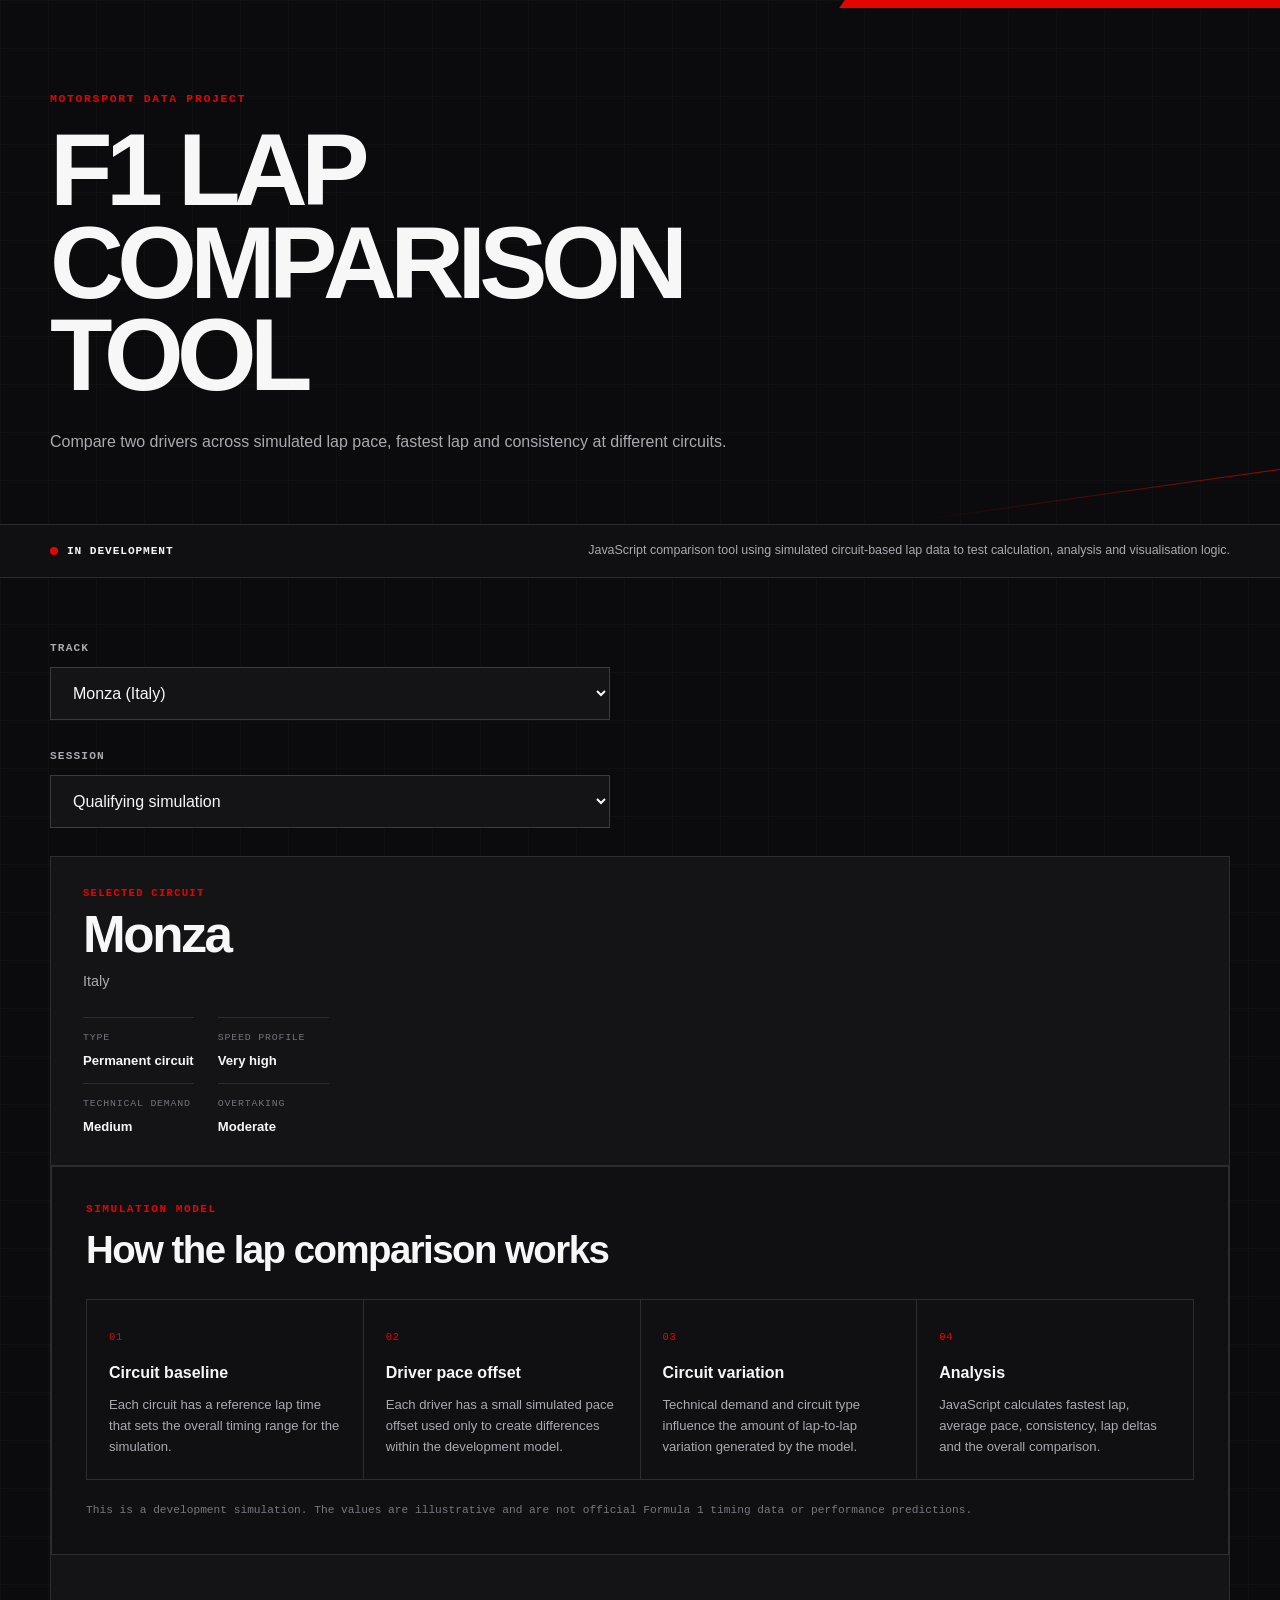
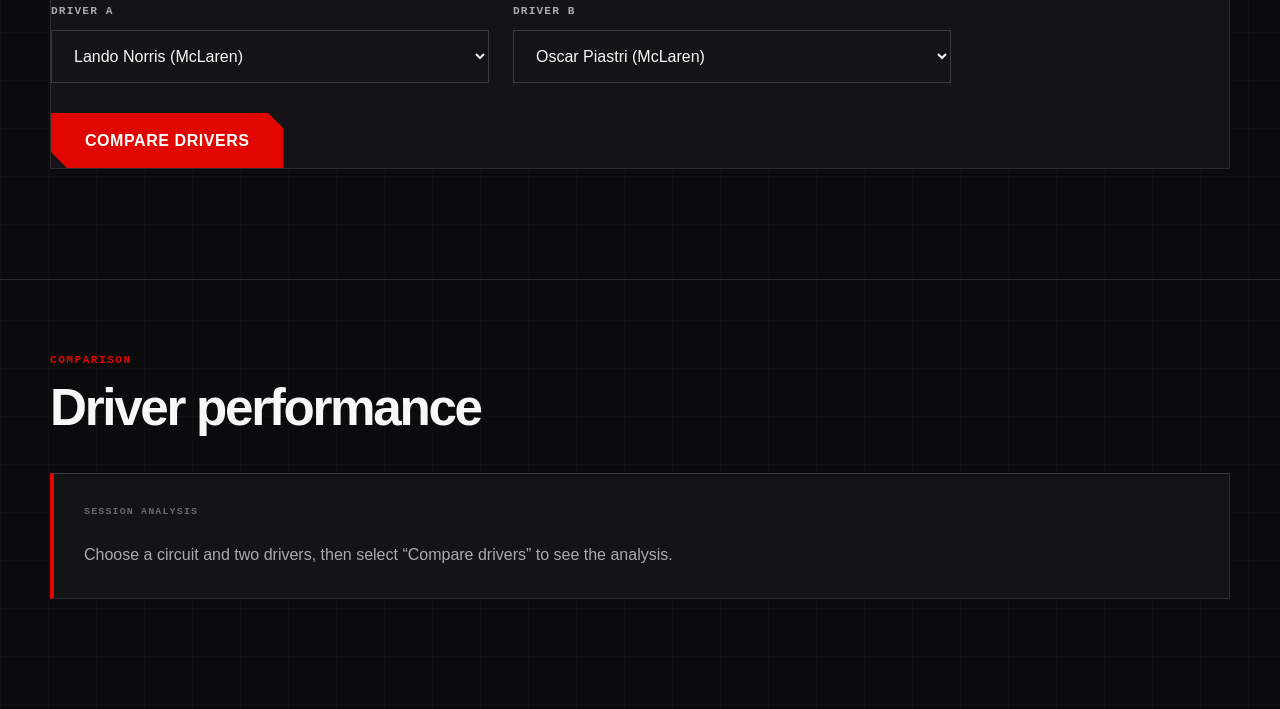
==== commit 9c090920: "remove images F1 copy right" ====
--- a/f1-lap-comparison/index.html
+++ b/f1-lap-comparison/index.html
@@ -215,29 +215,7 @@
     </strong>
   </div>
 
-</div>
-
-              </div>
-
-
-              <span class="track-map-status">
-                Circuit preview
-              </span>
-
-            </div>
-
-
-            <!-- CIRCUIT IMAGE -->
-
-            <div class="track-map-wrapper">
-
-              <img
-                id="track-image"
-                src="assets/tracks/monza.jpg"
-                alt="Monza circuit layout"
-              >
-
-            </div>
+</div>            
 
           </div>
 
